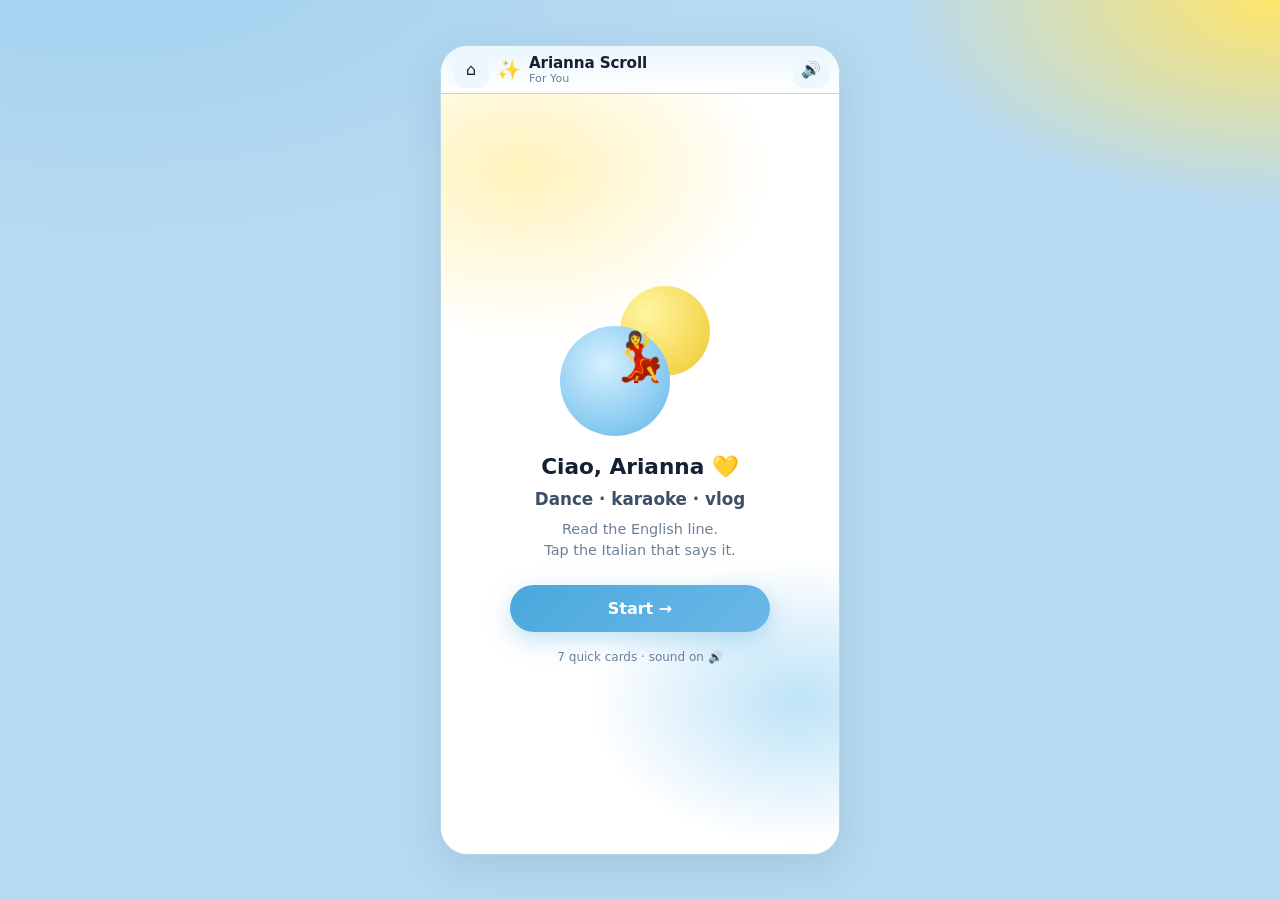
==== preview/index.html @ f1573145 "Add /preview/ batch: 7 cards (dance/karaoke/vlog), fixed 9:16 media frame" ====
<!DOCTYPE html>
<html lang="en">
<head>
  <meta charset="UTF-8" />
  <meta name="viewport" content="width=device-width, initial-scale=1, viewport-fit=cover" />
  <meta name="theme-color" content="#cfe8f8" />
  <meta name="robots" content="noindex" />
  <meta name="description" content="Arianna Scroll preview: dance, karaoke and vlog cards. Tap the Italian." />
  <title>Arianna Scroll · preview</title>
  <link rel="stylesheet" href="styles.css?v=p1" />
  <link rel="icon" href="data:image/svg+xml,%3Csvg xmlns='http://www.w3.org/2000/svg' viewBox='0 0 64 64'%3E%3Crect width='64' height='64' rx='14' fill='%23cfe8f8'/%3E%3Ctext x='32' y='42' text-anchor='middle' font-size='28'%3E%F0%9F%92%AB%3C/text%3E%3C/svg%3E" />
</head>
<body>
  <div class="stage">
    <div class="phone" id="phone" role="application" aria-label="Arianna Scroll">
      <header class="app-header">
        <button type="button" class="icon-btn" id="btnHome" aria-label="Home" title="Home" hidden>⌂</button>
        <div class="brand">
          <span class="logo" aria-hidden="true">✨</span>
          <div>
            <h1>Arianna Scroll</h1>
            <p class="subtitle" id="headerSubtitle">For You</p>
          </div>
        </div>
        <div class="header-actions">
          <button type="button" class="icon-btn" id="btnMute" aria-label="Mute sound" title="Sound">🔊</button>
        </div>
      </header>

      <section class="screen active" id="screenHome" aria-label="Home">
        <div class="hero">
          <div class="hero-art" aria-hidden="true">
            <div class="hero-orb lemon"></div>
            <div class="hero-orb sky"></div>
            <div class="hero-sparkle">💃</div>
          </div>
          <p class="home-hello">Ciao, Arianna 💛</p>
          <h2 class="home-title">Dance · karaoke · vlog</h2>
          <p class="home-blurb">Read the English line.<br/>Tap the Italian that says it.</p>
          <button type="button" class="primary-btn" id="btnStart">Start →</button>
          <p class="home-soft">7 quick cards · sound on 🔊</p>
        </div>
      </section>

      <section class="screen" id="screenPlay" aria-label="Feed" hidden>
        <div class="feed" id="feed" tabindex="0" aria-label="Vertical card feed"></div>
        <div class="feed-nav">
          <button type="button" class="nav-btn" id="btnPrev" aria-label="Previous">↑</button>
          <span class="feed-pos" id="feedPos">1</span>
          <button type="button" class="nav-btn" id="btnNext" aria-label="Next">↓</button>
        </div>
      </section>

      <section class="screen" id="screenEnd" aria-label="Done" hidden>
        <div class="end-card">
          <p class="end-emoji" aria-hidden="true">🌟</p>
          <h2 id="endTitle">Brava, Arianna!</h2>
          <p class="end-blurb" id="endBlurb">You did all 7.</p>
          <button type="button" class="primary-btn" id="btnAgain">Play again</button>
          <button type="button" class="ghost-btn" id="btnEndHome">Home</button>
        </div>
      </section>

      <div class="tip-toast" id="tipToast" hidden role="status"></div>
    </div>
  </div>
  <script src="data.js?v=p1"></script>
  <script src="app.js?v=p1"></script>
</body>
</html>
---- preview/styles.css ----
:root {
  --bg: #dff0fa;
  --bg-soft: #eef7fd;
  --card: #ffffff;
  --ink: #142033;
  --ink-soft: #3d4f66;
  --muted: #6b7f96;
  --line: #b9d7ec;
  --accent: #e8c547;
  --accent-deep: #c9a227;
  --accent-soft: #fff6d4;
  --sky: #7ec8f0;
  --sky-deep: #4aa8dc;
  --success: #2f7a57;
  --success-bg: #e5f5ec;
  --warn-bg: #fff8e0;
  --warn-ink: #7a5a12;
  --shadow: 0 12px 40px rgba(30, 80, 130, 0.14);
  --radius: 22px;
  --safe-t: env(safe-area-inset-top, 0px);
  --safe-b: env(safe-area-inset-bottom, 0px);
  --font: "Segoe UI", system-ui, -apple-system, "Helvetica Neue", sans-serif;
  --feed-w: 400px;
  --header-h: 48px;
}

* { box-sizing: border-box; }
html, body {
  margin: 0;
  min-height: 100%;
  font-family: var(--font);
  background:
    radial-gradient(1100px 560px at 8% -8%, #9fd0f0 0%, transparent 55%),
    radial-gradient(900px 480px at 100% 0%, #ffe56a 0%, transparent 42%),
    #b8daf0;
  color: var(--ink);
  -webkit-tap-highlight-color: transparent;
}

button {
  font: inherit;
  border: none;
  cursor: pointer;
  background: none;
  color: inherit;
  touch-action: manipulation;
}
button:disabled { opacity: 0.4; cursor: default; }

.sr-only {
  position: absolute;
  width: 1px; height: 1px;
  padding: 0; margin: -1px;
  overflow: hidden; clip: rect(0,0,0,0);
  border: 0;
}

.stage {
  min-height: 100dvh;
  display: grid;
  place-items: center;
  padding: 12px;
  padding-top: max(12px, var(--safe-t));
  padding-bottom: max(12px, var(--safe-b));
}

.phone {
  width: min(100%, var(--feed-w));
  height: min(92dvh, 820px);
  background: var(--card);
  border-radius: 28px;
  box-shadow: var(--shadow);
  display: flex;
  flex-direction: column;
  overflow: hidden;
  position: relative;
  border: 1px solid var(--line);
}

.app-header {
  height: var(--header-h);
  flex-shrink: 0;
  display: flex;
  align-items: center;
  gap: 8px;
  padding: 0 10px 0 12px;
  background: linear-gradient(180deg, #eaf6fd, #fff);
  border-bottom: 1px solid var(--line);
  z-index: 5;
}
.brand { display: flex; align-items: center; gap: 8px; flex: 1; min-width: 0; }
.brand h1 { margin: 0; font-size: 0.95rem; font-weight: 700; letter-spacing: -0.01em; }
.subtitle { margin: 0; font-size: 0.7rem; color: var(--muted); }
.logo { font-size: 1.2rem; }
.header-actions { display: flex; gap: 2px; }
.icon-btn {
  width: 36px; height: 36px;
  border-radius: 12px;
  display: grid; place-items: center;
  font-size: 1rem;
  background: var(--bg-soft);
}
.icon-btn:hover { background: var(--accent-soft); }

.screen {
  flex: 1;
  display: none;
  flex-direction: column;
  min-height: 0;
  overflow: hidden;
}
.screen.active { display: flex; }

.hero {
  flex: 1;
  padding: 20px 22px 28px;
  display: flex;
  flex-direction: column;
  align-items: center;
  text-align: center;
  justify-content: center;
  gap: 10px;
  background:
    radial-gradient(420px 280px at 20% 10%, rgba(255,229,106,0.45), transparent 60%),
    radial-gradient(380px 260px at 90% 80%, rgba(126,200,240,0.5), transparent 55%),
    #fff;
}
.hero-art {
  position: relative;
  width: 160px; height: 160px;
  margin-bottom: 8px;
}
.hero-orb {
  position: absolute;
  border-radius: 50%;
  filter: blur(0.5px);
  animation: float 5s ease-in-out infinite;
}
.hero-orb.lemon {
  width: 90px; height: 90px;
  background: radial-gradient(circle at 30% 30%, #fff6a0, #f0c830);
  top: 10px; right: 10px;
}
.hero-orb.sky {
  width: 110px; height: 110px;
  background: radial-gradient(circle at 40% 35%, #d6f0ff, #5eb6e8);
  bottom: 0; left: 0;
  animation-delay: -1.5s;
}
.hero-sparkle {
  position: absolute;
  inset: 0;
  display: grid; place-items: center;
  font-size: 3rem;
  animation: bob 2.4s ease-in-out infinite;
  z-index: 1;
}
@keyframes float {
  0%, 100% { transform: translateY(0); }
  50% { transform: translateY(-10px); }
}
@keyframes bob {
  0%, 100% { transform: translateY(0) rotate(-4deg); }
  50% { transform: translateY(-8px) rotate(4deg); }
}

.home-hello {
  margin: 0;
  font-size: 1.35rem;
  font-weight: 700;
  color: var(--ink);
}
.home-title {
  margin: 0;
  font-size: 1.05rem;
  font-weight: 600;
  color: var(--ink-soft);
}
.home-blurb {
  margin: 0 0 8px;
  font-size: 0.9rem;
  color: var(--muted);
  line-height: 1.45;
}
.home-soft {
  margin: 8px 0 0;
  font-size: 0.75rem;
  color: var(--muted);
  min-height: 1em;
}

.primary-btn {
  margin-top: 6px;
  width: min(100%, 260px);
  padding: 14px 22px;
  border-radius: 999px;
  background: linear-gradient(135deg, var(--sky-deep), #6bb8e8);
  color: #fff;
  font-weight: 700;
  font-size: 1rem;
  box-shadow: 0 8px 24px rgba(74, 168, 220, 0.35);
}
.primary-btn:hover { filter: brightness(1.05); }
.primary-btn:active { transform: scale(0.98); }

.ghost-btn {
  padding: 10px 14px;
  font-size: 0.85rem;
  color: var(--muted);
  border-radius: 999px;
}
.ghost-btn:hover { color: var(--ink); background: var(--bg-soft); }

.name-card {
  margin: auto;
  padding: 28px 24px;
  width: min(100%, 320px);
  text-align: center;
}
.name-emoji { font-size: 2.4rem; margin: 0 0 8px; }
.name-card h2 { margin: 0 0 6px; font-size: 1.3rem; }
.name-hint { margin: 0 0 16px; color: var(--muted); font-size: 0.88rem; }
.name-input {
  width: 100%;
  padding: 14px 16px;
  border-radius: 16px;
  border: 2px solid var(--line);
  font: inherit;
  font-size: 1.05rem;
  text-align: center;
  margin-bottom: 14px;
  background: var(--bg-soft);
  color: var(--ink);
}
.name-input:focus {
  outline: none;
  border-color: var(--sky-deep);
  background: #fff;
}
.name-input.shake { animation: shake 0.35s ease; }
@keyframes shake {
  0%, 100% { transform: translateX(0); }
  25% { transform: translateX(-6px); }
  75% { transform: translateX(6px); }
}

/* FEED — TikTok style */
.phone.play-mode .app-header {
  background: rgba(255,255,255,0.92);
  backdrop-filter: blur(8px);
}
.feed {
  flex: 1;
  overflow-y: auto;
  scroll-snap-type: y mandatory;
  scroll-behavior: smooth;
  -webkit-overflow-scrolling: touch;
  outline: none;
  background: #0a1620;
}
.feed-card {
  scroll-snap-align: start;
  scroll-snap-stop: always;
  height: 100%;
  min-height: 100%;
  position: relative;
  display: flex;
  flex-direction: column;
  color: #fff;
}

.card-visual {
  position: absolute;
  inset: 0;
  overflow: hidden;
  background: linear-gradient(160deg, #4aa8dc, #f0c830);
}
.card-visual .card-photo {
  position: absolute;
  inset: 0;
  width: 100%;
  height: 100%;
  object-fit: cover;
  object-position: 50% 40%;
  transform: scale(1.02);
  animation: ken 14s ease-in-out infinite alternate;
}
@keyframes ken {
  from { transform: scale(1.02) translateY(0); }
  to { transform: scale(1.08) translateY(-2%); }
}
.card-visual .glow {
  position: absolute;
  inset: -20%;
  background: radial-gradient(circle at 30% 20%, rgba(255,229,106,0.35), transparent 50%);
  pointer-events: none;
  animation: glowPulse 6s ease-in-out infinite;
}
@keyframes glowPulse {
  0%, 100% { opacity: 0.6; }
  50% { opacity: 1; }
}
.card-shade {
  position: absolute;
  inset: 0;
  background:
    linear-gradient(180deg, rgba(10,20,35,0.15) 0%, transparent 28%, transparent 48%, rgba(10,20,35,0.75) 100%);
  pointer-events: none;
}

.card-body {
  position: relative;
  z-index: 2;
  margin-top: auto;
  padding: 16px 16px 12px;
  display: flex;
  flex-direction: column;
  gap: 8px;
}
.vibe-row {
  display: flex;
  align-items: center;
  gap: 8px;
  flex-wrap: wrap;
}
.vibe-tag {
  display: inline-flex;
  align-items: center;
  gap: 4px;
  padding: 4px 10px;
  border-radius: 999px;
  background: rgba(255,255,255,0.18);
  backdrop-filter: blur(6px);
  font-size: 0.72rem;
  font-weight: 600;
  letter-spacing: 0.02em;
}
.culture {
  margin: 0;
  font-size: 0.95rem;
  font-weight: 600;
  line-height: 1.35;
  text-shadow: 0 1px 8px rgba(0,0,0,0.35);
}

.caption-row {
  position: relative;
  z-index: 2;
  padding: 0 14px 10px;
  display: flex;
  flex-direction: column;
  gap: 8px;
}
.caption-btn {
  width: 100%;
  text-align: left;
  padding: 12px 14px;
  border-radius: 16px;
  background: rgba(255,255,255,0.92);
  color: var(--ink);
  font-weight: 600;
  font-size: 0.95rem;
  border: 2px solid transparent;
  box-shadow: 0 4px 16px rgba(0,0,0,0.12);
  transition: transform 0.12s ease, border-color 0.12s, background 0.12s;
}
.caption-btn:hover:not(:disabled) {
  transform: translateY(-1px);
  border-color: var(--sky);
}
.caption-btn:active:not(:disabled) { transform: scale(0.99); }
.caption-btn.correct-flash {
  background: var(--success-bg);
  border-color: var(--success);
  color: var(--success);
}
.caption-btn.wrong-flash {
  background: var(--warn-bg);
  border-color: #e8c547;
  color: var(--warn-ink);
  animation: nudge 0.4s ease;
}
@keyframes nudge {
  0%, 100% { transform: translateX(0); }
  30% { transform: translateX(-5px); }
  60% { transform: translateX(5px); }
}

.feedback {
  position: relative;
  z-index: 2;
  margin: 0 14px 8px;
  padding: 10px 12px;
  border-radius: 14px;
  font-size: 0.88rem;
  font-weight: 600;
  text-align: center;
}
.feedback.ok {
  background: rgba(46, 160, 100, 0.92);
  color: #fff;
}
.feedback.soft {
  background: rgba(255, 246, 212, 0.95);
  color: var(--warn-ink);
}

.tip-btn-inline {
  position: relative;
  z-index: 2;
  align-self: flex-start;
  margin: 0 14px 14px;
  padding: 6px 12px;
  border-radius: 999px;
  background: rgba(255,255,255,0.2);
  color: #fff;
  font-size: 0.75rem;
  font-weight: 600;
}
.tip-panel {
  position: relative;
  z-index: 2;
  margin: 0 14px 14px;
  padding: 10px 12px;
  border-radius: 12px;
  background: rgba(255,255,255,0.92);
  color: var(--ink);
  font-size: 0.82rem;
  line-height: 1.4;
}

.feed-nav {
  flex-shrink: 0;
  display: flex;
  align-items: center;
  justify-content: center;
  gap: 16px;
  padding: 8px 12px calc(8px + var(--safe-b));
  background: #fff;
  border-top: 1px solid var(--line);
}
.nav-btn {
  width: 42px; height: 42px;
  border-radius: 14px;
  background: var(--bg-soft);
  font-size: 1.1rem;
  font-weight: 700;
}
.nav-btn:hover { background: var(--accent-soft); }
.feed-pos {
  font-size: 0.8rem;
  color: var(--muted);
  font-weight: 600;
  min-width: 3.5rem;
  text-align: center;
}

.end-card {
  margin: auto;
  padding: 28px 24px;
  text-align: center;
  max-width: 320px;
}
.end-emoji { font-size: 3rem; margin: 0 0 8px; }
.end-card h2 { margin: 0 0 8px; font-size: 1.5rem; }
.end-blurb { margin: 0 0 18px; color: var(--muted); line-height: 1.45; }

.tip-toast {
  position: absolute;
  left: 12px; right: 12px;
  bottom: 64px;
  z-index: 20;
  padding: 12px 14px;
  border-radius: 16px;
  background: rgba(20, 32, 51, 0.92);
  color: #fff;
  font-size: 0.85rem;
  line-height: 1.4;
  box-shadow: var(--shadow);
  animation: tipIn 0.25s ease;
}
@keyframes tipIn {
  from { opacity: 0; transform: translateY(8px); }
  to { opacity: 1; transform: translateY(0); }
}

/* phone-first: full bleed on narrow screens */
@media (max-width: 480px) {
  .stage { padding: 0; }
  .phone {
    width: 100%;
    height: 100dvh;
    border-radius: 0;
    border: none;
  }
}

@media (min-width: 900px) {
  .phone { height: min(90dvh, 860px); }
}

/* ===== PREVIEW additions: fixed 9:16 media frame, EN prompt, song sticker, karaoke player ===== */
html, body { overflow-x: hidden; }
.phone { max-width: 400px; }
.feed { overflow-x: hidden; }
.feed-card {
  overflow: hidden;
  container-type: size;
  background: linear-gradient(170deg, #cfe8f8 0%, #9fd0f0 55%, #fff1a8 100%);
}
/* The media frame is ALWAYS exactly 9:16 and never larger than the card. */
.feed-card .card-visual {
  inset: auto;
  top: 0;
  left: 50%;
  transform: translateX(-50%);
  width: min(100cqw, calc(100cqh * 9 / 16));
  height: min(100cqh, calc(100cqw * 16 / 9));
  max-width: 100%;
  max-height: 100%;
  border-radius: 0 0 18px 18px;
}
.feed-card .card-visual .card-photo {
  position: absolute; inset: 0;
  width: 100%; height: 100%;
  max-width: 100%; max-height: 100%;
  object-fit: cover;
  object-position: 50% 35%;
  animation: none; transform: none;
}
.card-shade {
  background: linear-gradient(180deg, rgba(10,20,35,0.25) 0%, transparent 22%, transparent 38%, rgba(10,20,35,0.82) 100%);
}
.card-body { padding: 12px 14px 8px; gap: 6px; }
.song-sticker {
  display: inline-flex; align-items: center; gap: 4px;
  padding: 4px 10px; border-radius: 999px;
  background: #fff3a6; color: #5b4708;
  font-size: 0.72rem; font-weight: 700;
}
.scene { margin: 0; font-size: 0.8rem; opacity: 0.92; text-shadow: 0 1px 6px rgba(0,0,0,0.4); }
.en-label { margin: 2px 0 0; font-size: 0.68rem; letter-spacing: 0.08em; text-transform: uppercase; color: #cfe8f8; font-weight: 700; }
.en-line { margin: 0; font-size: 1.25rem; font-weight: 800; line-height: 1.25; text-shadow: 0 2px 10px rgba(0,0,0,0.45); }
.caption-btn { padding: 11px 14px; font-size: 0.98rem; }
.caption-row { gap: 7px; }
.feedback { margin-bottom: 6px; }
.feedback.ok { background: rgba(126,200,240,0.95); color: #0c2a40; }
.new-phrase { display: block; margin-top: 3px; font-size: 0.78rem; font-weight: 600; opacity: 0.9; }
.song-box {
  position: absolute; z-index: 3;
  top: 10px; left: 10px; right: 10px;
  display: flex; flex-direction: column; align-items: flex-start; gap: 6px;
}
.play-song, .listen-link {
  display: inline-flex; align-items: center; gap: 6px;
  padding: 8px 12px; border-radius: 999px;
  background: rgba(255,255,255,0.92); color: var(--ink);
  font-size: 0.8rem; font-weight: 700; text-decoration: none;
  box-shadow: 0 4px 14px rgba(0,0,0,0.18);
}
.yt-frame {
  width: 100%; aspect-ratio: 16 / 9; border: 0; border-radius: 14px;
  background: #000; box-shadow: 0 6px 20px rgba(0,0,0,0.3);
}
.card-inner { position: absolute; left: 0; right: 0; bottom: 0; z-index: 2; max-width: 100%; }
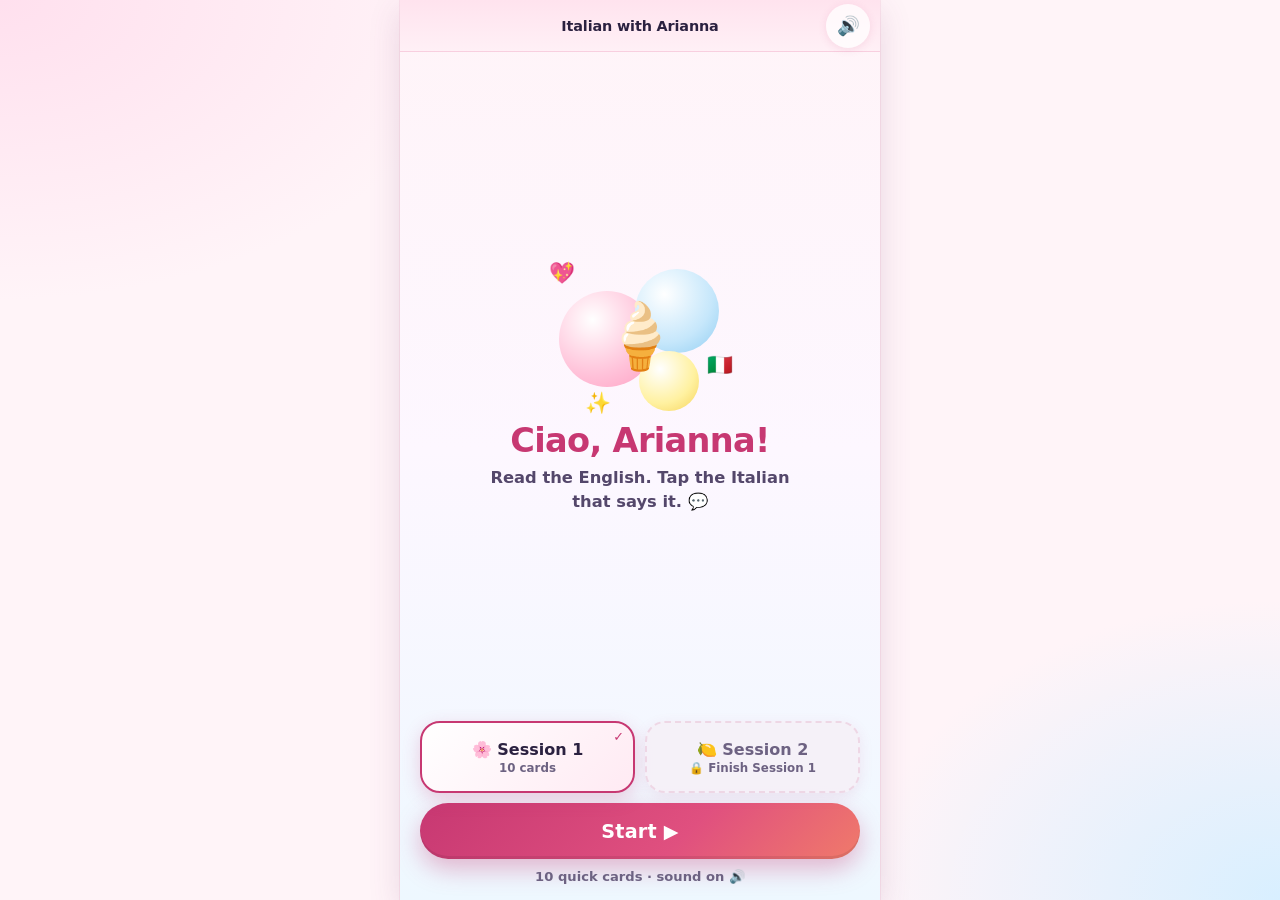
==== commit 146c1c34: "Finished app at root: Italian with Arianna (2 sessions x 10 cards, phone-first) - New root app: star" ====
--- a/preview/index.html
+++ b/preview/index.html
@@ -3,68 +3,38 @@
 <head>
   <meta charset="UTF-8" />
   <meta name="viewport" content="width=device-width, initial-scale=1, viewport-fit=cover" />
-  <meta name="theme-color" content="#cfe8f8" />
+  <meta name="theme-color" content="#ffd9e8" />
   <meta name="robots" content="noindex" />
-  <meta name="description" content="Arianna Scroll preview: dance, karaoke and vlog cards. Tap the Italian." />
-  <title>Arianna Scroll · preview</title>
-  <link rel="stylesheet" href="styles.css?v=p1" />
-  <link rel="icon" href="data:image/svg+xml,%3Csvg xmlns='http://www.w3.org/2000/svg' viewBox='0 0 64 64'%3E%3Crect width='64' height='64' rx='14' fill='%23cfe8f8'/%3E%3Ctext x='32' y='42' text-anchor='middle' font-size='28'%3E%F0%9F%92%AB%3C/text%3E%3C/svg%3E" />
+  <meta name="description" content="Scroll, tap, and learn Italian one card at a time. Ciao, bella!" />
+  <title>Italian with Arianna 🇮🇹</title>
+
+  <!-- Kept so links that were already shared still show the cute preview card -->
+  <meta property="og:type" content="website" />
+  <meta property="og:site_name" content="Arianna Scroll" />
+  <meta property="og:title" content="Italian with Arianna 🇮🇹" />
+  <meta property="og:description" content="Scroll, tap, and learn Italian one card at a time. Ciao, bella!" />
+  <meta property="og:url" content="https://appuccinohub.github.io/arianna-scroll/preview/" />
+  <meta property="og:locale" content="en_US" />
+  <meta property="og:image" content="https://appuccinohub.github.io/arianna-scroll/preview/og-card.jpg" />
+  <meta property="og:image:secure_url" content="https://appuccinohub.github.io/arianna-scroll/preview/og-card.jpg" />
+  <meta property="og:image:type" content="image/jpeg" />
+  <meta property="og:image:width" content="1200" />
+  <meta property="og:image:height" content="1200" />
+  <meta property="og:image:alt" content="Cute pastel card: a phone with a gelato, lemons, pizza, hearts and an Italian flag, with the title Italian with Arianna" />
+  <meta name="twitter:card" content="summary" />
+  <meta name="twitter:title" content="Italian with Arianna 🇮🇹" />
+  <meta name="twitter:description" content="Scroll, tap, and learn Italian one card at a time. Ciao, bella!" />
+  <meta name="twitter:image" content="https://appuccinohub.github.io/arianna-scroll/preview/og-card.jpg" />
+  <meta name="twitter:image:alt" content="Cute pastel card: a phone with a gelato, lemons, pizza, hearts and an Italian flag, with the title Italian with Arianna" />
+  <link rel="canonical" href="https://appuccinohub.github.io/arianna-scroll/" />
+  <link rel="apple-touch-icon" sizes="180x180" href="https://appuccinohub.github.io/arianna-scroll/apple-touch-icon.png" />
+
+  <!-- The preview grew up: send everyone to the real app -->
+  <meta http-equiv="refresh" content="0; url=../" />
+  <script>location.replace('../' + location.search + location.hash);</script>
+  <style>body{font-family:system-ui,-apple-system,sans-serif;background:#fff4f8;color:#3b2a4a;display:grid;place-items:center;min-height:100vh;margin:0;text-align:center}a{color:#c2185b;font-weight:700}</style>
 </head>
 <body>
-  <div class="stage">
-    <div class="phone" id="phone" role="application" aria-label="Arianna Scroll">
-      <header class="app-header">
-        <button type="button" class="icon-btn" id="btnHome" aria-label="Home" title="Home" hidden>⌂</button>
-        <div class="brand">
-          <span class="logo" aria-hidden="true">✨</span>
-          <div>
-            <h1>Arianna Scroll</h1>
-            <p class="subtitle" id="headerSubtitle">For You</p>
-          </div>
-        </div>
-        <div class="header-actions">
-          <button type="button" class="icon-btn" id="btnMute" aria-label="Mute sound" title="Sound">🔊</button>
-        </div>
-      </header>
-
-      <section class="screen active" id="screenHome" aria-label="Home">
-        <div class="hero">
-          <div class="hero-art" aria-hidden="true">
-            <div class="hero-orb lemon"></div>
-            <div class="hero-orb sky"></div>
-            <div class="hero-sparkle">💃</div>
-          </div>
-          <p class="home-hello">Ciao, Arianna 💛</p>
-          <h2 class="home-title">Dance · karaoke · vlog</h2>
-          <p class="home-blurb">Read the English line.<br/>Tap the Italian that says it.</p>
-          <button type="button" class="primary-btn" id="btnStart">Start →</button>
-          <p class="home-soft">7 quick cards · sound on 🔊</p>
-        </div>
-      </section>
-
-      <section class="screen" id="screenPlay" aria-label="Feed" hidden>
-        <div class="feed" id="feed" tabindex="0" aria-label="Vertical card feed"></div>
-        <div class="feed-nav">
-          <button type="button" class="nav-btn" id="btnPrev" aria-label="Previous">↑</button>
-          <span class="feed-pos" id="feedPos">1</span>
-          <button type="button" class="nav-btn" id="btnNext" aria-label="Next">↓</button>
-        </div>
-      </section>
-
-      <section class="screen" id="screenEnd" aria-label="Done" hidden>
-        <div class="end-card">
-          <p class="end-emoji" aria-hidden="true">🌟</p>
-          <h2 id="endTitle">Brava, Arianna!</h2>
-          <p class="end-blurb" id="endBlurb">You did all 7.</p>
-          <button type="button" class="primary-btn" id="btnAgain">Play again</button>
-          <button type="button" class="ghost-btn" id="btnEndHome">Home</button>
-        </div>
-      </section>
-
-      <div class="tip-toast" id="tipToast" hidden role="status"></div>
-    </div>
-  </div>
-  <script src="data.js?v=p1"></script>
-  <script src="app.js?v=p1"></script>
+  <p>Ciao! 💛 The app moved.<br /><a href="../">Tap here to open Italian with Arianna</a></p>
 </body>
 </html>
